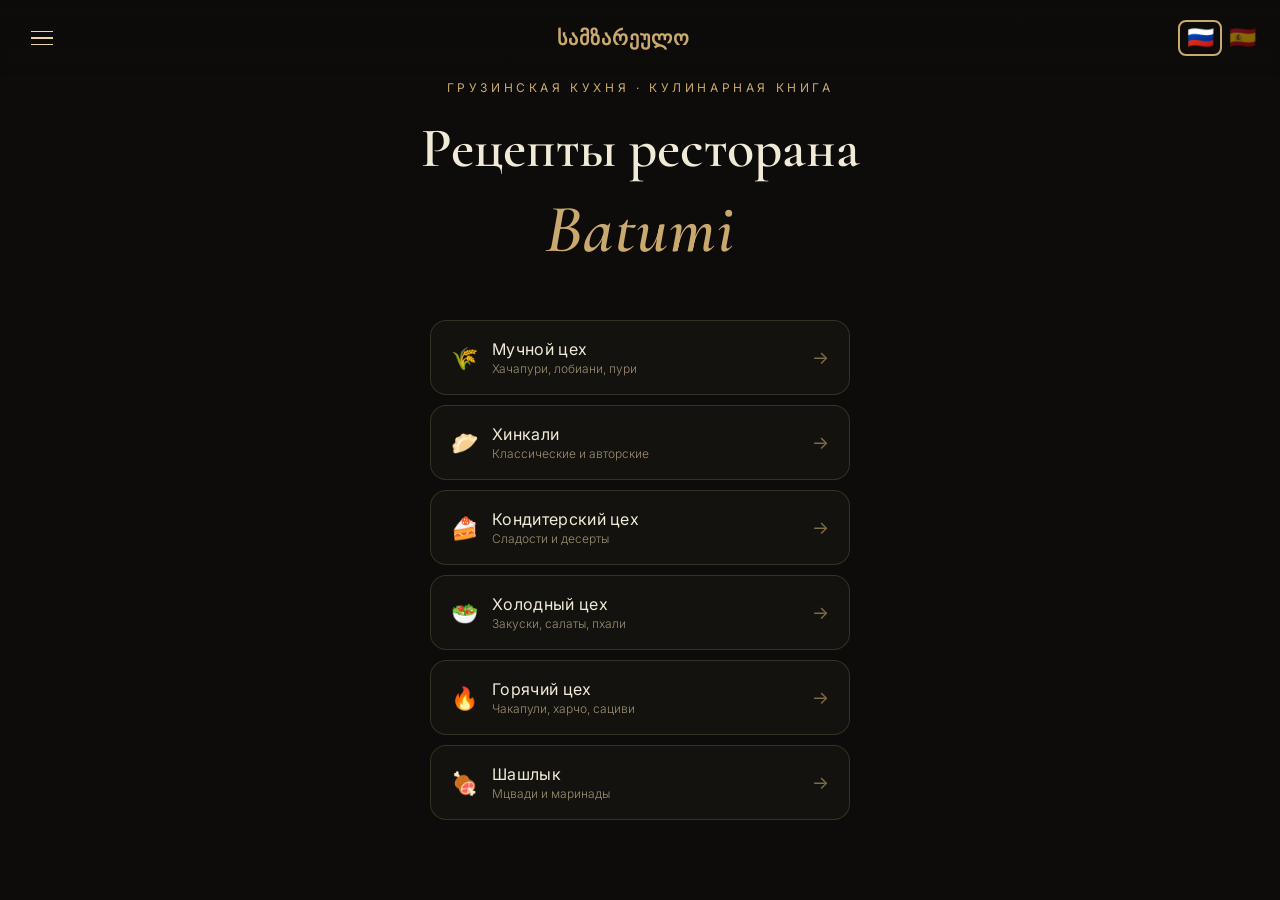
==== index.html @ 7da98ba6 "Add files via upload" ====
<!DOCTYPE html>
<html lang="ru">
<head>
<meta charset="UTF-8">
<meta name="viewport" content="width=device-width, initial-scale=1.0">
<title>Грузинская Кухня · Georgian Cuisine</title>
<link href="https://fonts.googleapis.com/css2?family=Cormorant+Garamond:ital,wght@0,400;0,600;1,400&family=Inter:wght@300;400;500&display=swap" rel="stylesheet">

<!-- Analytics placeholder: replace with your tracking code -->
<!-- Google Analytics: <script async src="https://www.googletagmanager.com/gtag/js?id=G-XXXXXXXX"></script> -->
<!-- Yandex Metrica: paste counter code here -->

<style>
  *, *::before, *::after { box-sizing: border-box; margin: 0; padding: 0; }

  :root {
    --gold: #C9A96E;
    --gold-light: #E8D5A3;
    --dark: #0D0C0A;
    --dark-2: #161410;
    --dark-3: #1F1C17;
    --dark-4: #2A2620;
    --text: #F0EAD6;
    --text-muted: #9C8E70;
    --radius-sm: 8px;
    --radius-md: 16px;
    --radius-lg: 24px;
    --transition: 0.3s cubic-bezier(0.4,0,0.2,1);
  }

  html { scroll-behavior: smooth; }

  body {
    font-family: 'Inter', sans-serif;
    background: var(--dark);
    color: var(--text);
    min-height: 100vh;
    overflow-x: hidden;
  }

  /* ─── BACKGROUNDS ─── */
  .bg-hero {
    background-image:
      linear-gradient(to bottom, rgba(13,12,10,0.3) 0%, rgba(13,12,10,0.6) 60%, rgba(13,12,10,0.95) 100%),
      url('https://images.unsplash.com/photo-1565299507177-b0ac66763828?w=1200&q=80');
    background-size: cover; background-position: center;
  }
  .bg-khinkali {
    background-image: linear-gradient(rgba(13,12,10,0.55),rgba(13,12,10,0.85)),
      url('https://images.unsplash.com/photo-1534422298391-e4f8c172dddb?w=800&q=80');
    background-size: cover; background-position: center;
  }
  .bg-flour {
    background-image: linear-gradient(rgba(13,12,10,0.55),rgba(13,12,10,0.85)),
      url('https://images.unsplash.com/photo-1509440159596-0249088772ff?w=800&q=80');
    background-size: cover; background-position: center;
  }
  .bg-pastry {
    background-image: linear-gradient(rgba(13,12,10,0.55),rgba(13,12,10,0.85)),
      url('https://images.unsplash.com/photo-1578985545062-69928b1d9587?w=800&q=80');
    background-size: cover; background-position: center;
  }
  .bg-cold {
    background-image: linear-gradient(rgba(13,12,10,0.55),rgba(13,12,10,0.85)),
      url('https://images.unsplash.com/photo-1512621776951-a57141f2eefd?w=800&q=80');
    background-size: cover; background-position: center;
  }
  .bg-hot {
    background-image: linear-gradient(rgba(13,12,10,0.55),rgba(13,12,10,0.85)),
      url('https://images.unsplash.com/photo-1547592166-23ac45744acd?w=800&q=80');
    background-size: cover; background-position: center;
  }
  .bg-grill {
    background-image: linear-gradient(rgba(13,12,10,0.55),rgba(13,12,10,0.85)),
      url('https://images.unsplash.com/photo-1558030006-450675393462?w=800&q=80');
    background-size: cover; background-position: center;
  }

  /* ─── HEADER ─── */
  header {
    position: fixed; top: 0; left: 0; right: 0; z-index: 100;
    display: flex; align-items: center; justify-content: space-between;
    padding: 16px 20px;
    background: linear-gradient(to bottom, rgba(13,12,10,0.9), transparent);
    backdrop-filter: blur(4px);
  }

  .burger {
    background: none; border: none; cursor: pointer;
    width: 44px; height: 44px;
    display: flex; flex-direction: column; align-items: center; justify-content: center; gap: 5px;
    border-radius: var(--radius-sm);
    transition: background var(--transition);
  }
  .burger:hover { background: rgba(201,169,110,0.15); }
  .burger span {
    display: block; width: 22px; height: 1.5px;
    background: var(--gold-light);
    transition: var(--transition);
  }
  .burger.open span:nth-child(1) { transform: translateY(6.5px) rotate(45deg); }
  .burger.open span:nth-child(2) { opacity: 0; }
  .burger.open span:nth-child(3) { transform: translateY(-6.5px) rotate(-45deg); }

  .logo {
    font-family: 'Cormorant Garamond', serif;
    font-size: 20px; font-weight: 600; color: var(--gold);
    letter-spacing: 0.05em; text-decoration: none;
  }

  .lang-switcher { display: flex; gap: 6px; }
  .lang-btn {
    background: none; border: none; cursor: pointer;
    width: 36px; height: 28px; border-radius: 4px; overflow: hidden;
    opacity: 0.5; transition: opacity var(--transition), transform var(--transition);
    padding: 0; display: flex; align-items: center; justify-content: center;
    font-size: 22px; line-height: 1;
  }
  .lang-btn:hover { opacity: 0.85; transform: scale(1.08); }
  .lang-btn.active { opacity: 1; outline: 2px solid var(--gold); outline-offset: 2px; }

  /* ─── SIDEBAR ─── */
  .sidebar-overlay {
    position: fixed; inset: 0; z-index: 90;
    background: rgba(13,12,10,0.7);
    opacity: 0; pointer-events: none;
    transition: opacity var(--transition);
  }
  .sidebar-overlay.open { opacity: 1; pointer-events: all; }

  .sidebar {
    position: fixed; top: 0; left: 0; bottom: 0; z-index: 95;
    width: min(300px, 85vw);
    background: var(--dark-3);
    border-right: 1px solid rgba(201,169,110,0.15);
    transform: translateX(-100%);
    transition: transform var(--transition);
    padding: 80px 0 40px;
    display: flex; flex-direction: column;
  }
  .sidebar.open { transform: translateX(0); }

  .sidebar-title {
    font-family: 'Cormorant Garamond', serif;
    font-size: 13px; font-weight: 400; letter-spacing: 0.2em;
    color: var(--text-muted); text-transform: uppercase;
    padding: 0 24px 16px;
    border-bottom: 1px solid rgba(201,169,110,0.1);
    margin-bottom: 8px;
  }

  .sidebar-link {
    display: flex; align-items: center; gap: 12px;
    padding: 14px 24px;
    text-decoration: none; color: var(--text);
    font-size: 15px; font-weight: 300; letter-spacing: 0.03em;
    transition: background var(--transition), color var(--transition);
    border-left: 2px solid transparent;
  }
  .sidebar-link:hover {
    background: rgba(201,169,110,0.08);
    color: var(--gold-light);
    border-left-color: var(--gold);
  }
  .sidebar-link .icon { font-size: 18px; opacity: 0.6; }

  /* ─── HERO ─── */
  #home {
    min-height: 100svh;
    display: flex; flex-direction: column; justify-content: center; align-items: center;
    text-align: center;
    padding: 0 20px 48px;
  }

  .hero-eyebrow {
    font-size: 12px; letter-spacing: 0.3em; text-transform: uppercase;
    color: var(--gold); font-weight: 400;
    margin-bottom: 18px;
  }

  .hero-title {
    font-family: 'Cormorant Garamond', serif;
    font-size: clamp(36px, 9vw, 56px);
    font-weight: 600; line-height: 1.25;
    color: var(--text);
    margin-bottom: 48px;
  }
  .hero-title .brand {
    display: block;
    font-style: italic; color: var(--gold);
    font-size: clamp(40px, 11vw, 68px);
    letter-spacing: 0.02em;
    margin-top: 4px;
  }

  /* ─── CATEGORY BUTTONS ─── */
  .categories {
    display: flex; flex-direction: column; gap: 10px;
    width: 100%; max-width: 480px;
    text-align: left;
  }

  .cat-btn {
    display: flex; align-items: center; justify-content: space-between;
    padding: 18px 20px;
    background: rgba(22,20,16,0.85);
    border: 1px solid rgba(201,169,110,0.2);
    border-radius: var(--radius-md);
    cursor: pointer; text-decoration: none;
    color: var(--text);
    backdrop-filter: blur(12px);
    transition: border-color var(--transition), background var(--transition), transform var(--transition);
    animation: fadeUp 0.5s ease both;
  }
  .cat-btn:hover {
    border-color: var(--gold);
    background: rgba(201,169,110,0.08);
    transform: translateX(4px);
  }
  .cat-btn:nth-child(1) { animation-delay: 0.05s; }
  .cat-btn:nth-child(2) { animation-delay: 0.10s; }
  .cat-btn:nth-child(3) { animation-delay: 0.15s; }
  .cat-btn:nth-child(4) { animation-delay: 0.20s; }
  .cat-btn:nth-child(5) { animation-delay: 0.25s; }
  .cat-btn:nth-child(6) { animation-delay: 0.30s; }

  .cat-left { display: flex; align-items: center; gap: 14px; }
  .cat-icon { font-size: 22px; line-height: 1; }
  .cat-info {}
  .cat-name {
    font-size: 16px; font-weight: 400; letter-spacing: 0.02em;
    display: block; margin-bottom: 2px;
  }
  .cat-count {
    font-size: 12px; color: var(--text-muted); font-weight: 300;
    display: block;
  }
  .cat-arrow { color: var(--gold); font-size: 18px; opacity: 0.6; transition: opacity var(--transition); }
  .cat-btn:hover .cat-arrow { opacity: 1; }

  /* ─── SECTION PAGE ─── */
  .section-page {
    display: none;
    min-height: 100svh;
  }
  .section-page.active { display: block; }

  .section-hero {
    min-height: 35vh; position: relative;
    display: flex; flex-direction: column; justify-content: flex-end;
    padding: 80px 20px 28px;
  }

  .back-btn {
    position: absolute; top: 70px; left: 16px;
    background: rgba(22,20,16,0.8); border: 1px solid rgba(201,169,110,0.25);
    border-radius: 50px; padding: 8px 16px;
    color: var(--gold); font-size: 13px; cursor: pointer;
    display: flex; align-items: center; gap: 6px;
    transition: var(--transition);
    backdrop-filter: blur(8px);
  }
  .back-btn:hover { background: rgba(201,169,110,0.12); }

  .section-title {
    font-family: 'Cormorant Garamond', serif;
    font-size: clamp(32px, 9vw, 56px); font-weight: 600; line-height: 1.1;
    color: var(--text);
  }
  .section-title em { color: var(--gold); font-style: italic; }
  .section-desc {
    font-size: 13px; color: var(--text-muted); font-weight: 300;
    margin-top: 6px; line-height: 1.6;
  }

  /* ─── RECIPE GRID ─── */
  .recipe-grid {
    padding: 24px 16px 48px;
    display: grid;
    grid-template-columns: repeat(auto-fill, minmax(160px, 1fr));
    gap: 12px;
  }

  @media (min-width: 640px) {
    .recipe-grid { grid-template-columns: repeat(3, 1fr); padding: 32px 24px 64px; gap: 16px; }
  }
  @media (min-width: 1024px) {
    .recipe-grid { grid-template-columns: repeat(4, 1fr); max-width: 1100px; margin: 0 auto; }
  }

  .recipe-card {
    background: var(--dark-3);
    border: 1px solid rgba(201,169,110,0.12);
    border-radius: var(--radius-md);
    overflow: hidden;
    cursor: pointer;
    transition: border-color var(--transition), transform var(--transition);
    animation: fadeUp 0.4s ease both;
  }
  .recipe-card:hover {
    border-color: rgba(201,169,110,0.4);
    transform: translateY(-3px);
  }

  .card-img {
    aspect-ratio: 4/3;
    background: var(--dark-4);
    display: flex; align-items: center; justify-content: center;
    font-size: 32px;
    position: relative; overflow: hidden;
  }
  .card-img::after {
    content: '';
    position: absolute; inset: 0;
    background: linear-gradient(to top, rgba(13,12,10,0.6), transparent);
  }
  .card-placeholder-text {
    font-family: 'Cormorant Garamond', serif;
    font-size: 11px; letter-spacing: 0.15em; text-transform: uppercase;
    color: var(--text-muted); position: relative; z-index: 1;
  }

  .card-body { padding: 12px 14px 16px; }
  .card-name {
    font-size: 14px; font-weight: 400; line-height: 1.4;
    margin-bottom: 6px;
  }
  .card-meta {
    display: flex; align-items: center; gap: 8px;
    font-size: 11px; color: var(--text-muted);
  }
  .card-dot { width: 3px; height: 3px; background: var(--gold); border-radius: 50%; opacity: 0.5; }

  .card-tag {
    display: inline-block;
    background: rgba(201,169,110,0.1);
    color: var(--gold);
    font-size: 10px; letter-spacing: 0.08em;
    padding: 3px 8px; border-radius: 20px;
    margin-top: 8px;
  }

  /* ─── DESKTOP LAYOUT ─── */
  @media (min-width: 768px) {
    #home { padding: 0 48px 64px; }
    .categories { max-width: 420px; }
    .recipe-grid { padding: 32px 48px 80px; }
    .section-hero { padding: 96px 48px 36px; }
    .back-btn { left: 44px; }
  }

  @media (min-width: 1200px) {
    #home { padding: 0; }
    .categories { max-width: 420px; }
  }

  /* ─── ANIMATIONS ─── */
  @keyframes fadeUp {
    from { opacity: 0; transform: translateY(20px); }
    to   { opacity: 1; transform: translateY(0); }
  }

  .hero-eyebrow { animation: fadeUp 0.6s ease 0.1s both; }
  .hero-title   { animation: fadeUp 0.6s ease 0.2s both; }
  .categories   { animation: fadeUp 0.6s ease 0.4s both; }

  /* ─── SCROLLBAR ─── */
  ::-webkit-scrollbar { width: 4px; }
  ::-webkit-scrollbar-track { background: var(--dark); }
  ::-webkit-scrollbar-thumb { background: var(--dark-4); border-radius: 2px; }

  /* ─── REDUCED MOTION ─── */
  @media (prefers-reduced-motion: reduce) {
    *, *::before, *::after { animation-duration: 0.01ms !important; transition-duration: 0.01ms !important; }
  }

  /* ─── RECIPE MODAL ─── */
  .modal-overlay {
    position: fixed; inset: 0; z-index: 190;
    background: rgba(13,12,10,0.75);
    backdrop-filter: blur(2px);
    opacity: 0; pointer-events: none;
    transition: opacity var(--transition);
  }
  .modal-overlay.open { opacity: 1; pointer-events: all; }

  .recipe-modal {
    position: fixed; z-index: 195;
    left: 50%; top: 50%;
    transform: translate(-50%, -50%) scale(0.96);
    width: min(440px, 92vw);
    max-height: 85vh;
    overflow-y: auto;
    background: var(--dark-3);
    border: 1px solid rgba(201,169,110,0.2);
    border-radius: var(--radius-lg);
    padding: 32px 24px 28px;
    opacity: 0; pointer-events: none;
    transition: opacity var(--transition), transform var(--transition);
  }
  .recipe-modal.open {
    opacity: 1; pointer-events: all;
    transform: translate(-50%, -50%) scale(1);
  }

  .modal-close {
    position: absolute; top: 16px; right: 16px;
    background: rgba(201,169,110,0.1); border: none;
    width: 32px; height: 32px; border-radius: 50%;
    color: var(--gold-light); font-size: 14px; cursor: pointer;
    display: flex; align-items: center; justify-content: center;
    transition: background var(--transition);
  }
  .modal-close:hover { background: rgba(201,169,110,0.2); }

  .modal-emoji { font-size: 40px; margin-bottom: 12px; }
  .modal-title {
    font-family: 'Cormorant Garamond', serif;
    font-size: 26px; font-weight: 600; color: var(--text);
    margin-bottom: 4px; padding-right: 24px;
  }
  .modal-tag {
    display: inline-block;
    background: rgba(201,169,110,0.1); color: var(--gold);
    font-size: 11px; letter-spacing: 0.08em;
    padding: 4px 10px; border-radius: 20px;
    margin-bottom: 20px;
  }

  .modal-section-label {
    font-size: 12px; letter-spacing: 0.15em; text-transform: uppercase;
    color: var(--gold); font-weight: 400;
    margin: 18px 0 10px;
  }
  .modal-ing-list { list-style: none; }
  .modal-ing-list li {
    font-size: 14px; font-weight: 300; line-height: 1.8;
    color: var(--text); padding-left: 14px; position: relative;
  }
  .modal-ing-list li.sub-header {
    color: var(--gold-light); font-weight: 500;
    padding-left: 0; margin-top: 10px;
    font-family: 'Cormorant Garamond', serif; font-size: 16px;
  }
  .modal-ing-list li:not(.sub-header)::before {
    content: '—'; position: absolute; left: 0; color: var(--text-muted);
  }

  .modal-steps-list { list-style: none; counter-reset: step-counter; }
  .modal-steps-list li {
    font-size: 14px; font-weight: 300; line-height: 1.7;
    color: var(--text); padding-left: 28px; position: relative;
    margin-bottom: 14px; counter-increment: step-counter;
  }
  .modal-steps-list li::before {
    content: counter(step-counter);
    position: absolute; left: 0; top: -1px;
    width: 20px; height: 20px; border-radius: 50%;
    background: rgba(201,169,110,0.15); color: var(--gold);
    font-size: 11px; font-weight: 500;
    display: flex; align-items: center; justify-content: center;
  }
  .modal-steps-list li .step-prefix {
    color: var(--gold-light); font-weight: 500;
  }
</style>
</head>
<body>

<!-- ═══════════════ HEADER ═══════════════ -->
<header>
  <button class="burger" id="burgerBtn" aria-label="Открыть меню" aria-expanded="false">
    <span></span><span></span><span></span>
  </button>

  <a href="#" class="logo" onclick="showHome(event)" data-i18n="logo">სამზარეულო</a>

  <div class="lang-switcher" role="group" aria-label="Выбор языка">
    <button class="lang-btn active" id="langRu" onclick="setLang('ru')" aria-label="Русский" title="Русский">🇷🇺</button>
    <button class="lang-btn" id="langEs" onclick="setLang('es')" aria-label="Español" title="Español">🇪🇸</button>
  </div>
</header>

<!-- ═══════════════ SIDEBAR ═══════════════ -->
<div class="sidebar-overlay" id="overlay" onclick="closeSidebar()"></div>
<nav class="sidebar" id="sidebar" aria-label="Основная навигация">
  <p class="sidebar-title" data-i18n="nav_title">Разделы</p>
  <a href="#" class="sidebar-link" onclick="showHome(event)">
    <span class="icon">🏠</span><span data-i18n="nav_home">Главная</span>
  </a>
  <a href="#" class="sidebar-link" onclick="showSection(event,'flour')">
    <span class="icon">🌾</span><span data-i18n="cat_flour">Мучной цех</span>
  </a>
  <a href="#" class="sidebar-link" onclick="showSection(event,'khinkali')">
    <span class="icon">🥟</span><span data-i18n="cat_khinkali">Хинкали</span>
  </a>
  <a href="#" class="sidebar-link" onclick="showSection(event,'pastry')">
    <span class="icon">🍰</span><span data-i18n="cat_pastry">Кондитерский цех</span>
  </a>
  <a href="#" class="sidebar-link" onclick="showSection(event,'cold')">
    <span class="icon">🥗</span><span data-i18n="cat_cold">Холодный цех</span>
  </a>
  <a href="#" class="sidebar-link" onclick="showSection(event,'hot')">
    <span class="icon">🔥</span><span data-i18n="cat_hot">Горячий цех</span>
  </a>
  <a href="#" class="sidebar-link" onclick="showSection(event,'grill')">
    <span class="icon">🍖</span><span data-i18n="cat_grill">Шашлык</span>
  </a>
</nav>

<!-- ═══════════════ HOME ═══════════════ -->
<div id="homeView" class="bg-hero" style="min-height:100svh; display:flex; flex-direction:column;">
  <section id="home" aria-label="Главная страница">
    <div class="hero-content">
      <p class="hero-eyebrow" data-i18n="hero_eyebrow">Грузинская Кухня · Кулинарная книга</p>
      <h1 class="hero-title">
        <span data-i18n="hero_title_line1">Рецепты ресторана</span>
        <span class="brand">Batumi</span>
      </h1>
    </div>

    <nav class="categories" aria-label="Категории рецептов">
      <a href="#" class="cat-btn" onclick="showSection(event,'flour')">
        <div class="cat-left">
          <span class="cat-icon">🌾</span>
          <div class="cat-info">
            <span class="cat-name" data-i18n="cat_flour">Мучной цех</span>
            <span class="cat-count" data-i18n="cat_flour_desc">Хачапури, лобиани, пури</span>
          </div>
        </div>
        <span class="cat-arrow">→</span>
      </a>

      <a href="#" class="cat-btn" onclick="showSection(event,'khinkali')">
        <div class="cat-left">
          <span class="cat-icon">🥟</span>
          <div class="cat-info">
            <span class="cat-name" data-i18n="cat_khinkali">Хинкали</span>
            <span class="cat-count" data-i18n="cat_khinkali_desc">Классические и авторские</span>
          </div>
        </div>
        <span class="cat-arrow">→</span>
      </a>

      <a href="#" class="cat-btn" onclick="showSection(event,'pastry')">
        <div class="cat-left">
          <span class="cat-icon">🍰</span>
          <div class="cat-info">
            <span class="cat-name" data-i18n="cat_pastry">Кондитерский цех</span>
            <span class="cat-count" data-i18n="cat_pastry_desc">Сладости и десерты</span>
          </div>
        </div>
        <span class="cat-arrow">→</span>
      </a>

      <a href="#" class="cat-btn" onclick="showSection(event,'cold')">
        <div class="cat-left">
          <span class="cat-icon">🥗</span>
          <div class="cat-info">
            <span class="cat-name" data-i18n="cat_cold">Холодный цех</span>
            <span class="cat-count" data-i18n="cat_cold_desc">Закуски, салаты, пхали</span>
          </div>
        </div>
        <span class="cat-arrow">→</span>
      </a>

      <a href="#" class="cat-btn" onclick="showSection(event,'hot')">
        <div class="cat-left">
          <span class="cat-icon">🔥</span>
          <div class="cat-info">
            <span class="cat-name" data-i18n="cat_hot">Горячий цех</span>
            <span class="cat-count" data-i18n="cat_hot_desc">Чакапули, харчо, сациви</span>
          </div>
        </div>
        <span class="cat-arrow">→</span>
      </a>

      <a href="#" class="cat-btn" onclick="showSection(event,'grill')">
        <div class="cat-left">
          <span class="cat-icon">🍖</span>
          <div class="cat-info">
            <span class="cat-name" data-i18n="cat_grill">Шашлык</span>
            <span class="cat-count" data-i18n="cat_grill_desc">Мцвади и маринады</span>
          </div>
        </div>
        <span class="cat-arrow">→</span>
      </a>
    </nav>
  </section>
</div>

<!-- ═══════════════ SECTION PAGES ═══════════════ -->
<div id="sectionView" style="display:none;"></div>

<!-- ═══════════════ RECIPE MODAL ═══════════════ -->
<div class="modal-overlay" id="recipeOverlay" onclick="closeRecipe()"></div>
<div class="recipe-modal" id="recipeModal" role="dialog" aria-modal="true" aria-labelledby="recipeModalTitle">
  <button class="modal-close" onclick="closeRecipe()" aria-label="Закрыть">✕</button>
  <div id="recipeModalBody"></div>
</div>

<script>
// ── DATA ──────────────────────────────────────────────────────────
const i18n = {
  ru: {
    logo: 'სამზარეულო',
    nav_title: 'Разделы',
    nav_home: 'Главная',
    hero_eyebrow: 'Грузинская Кухня · Кулинарная книга',
    hero_title_line1: 'Рецепты ресторана',
    cat_flour: 'Мучной цех',
    cat_flour_desc: 'Хачапури, лобиани, пури',
    cat_khinkali: 'Хинкали',
    cat_khinkali_desc: 'Классические и авторские',
    cat_pastry: 'Кондитерский цех',
    cat_pastry_desc: 'Сладости и десерты',
    cat_cold: 'Холодный цех',
    cat_cold_desc: 'Закуски, салаты, пхали',
    cat_hot: 'Горячий цех',
    cat_hot_desc: 'Чакапули, харчо, сациви',
    cat_grill: 'Шашлык',
    cat_grill_desc: 'Мцвади и маринады',
    back: '← Назад',
    recipe_placeholder: 'Рецепт скоро',
    time_label: 'мин',
  },
  es: {
    logo: 'სამზარეულო',
    nav_title: 'Secciones',
    nav_home: 'Inicio',
    hero_eyebrow: 'Cocina Georgiana · Libro de Recetas',
    hero_title_line1: 'Recetas del restaurante',
    cat_flour: 'Panadería',
    cat_flour_desc: 'Khachapuri, lobiani, puri',
    cat_khinkali: 'Khinkali',
    cat_khinkali_desc: 'Clásicos y variaciones',
    cat_pastry: 'Repostería',
    cat_pastry_desc: 'Dulces y postres',
    cat_cold: 'Platos Fríos',
    cat_cold_desc: 'Aperitivos, ensaladas, pkhali',
    cat_hot: 'Platos Calientes',
    cat_hot_desc: 'Chakapuli, khartcho, satsivi',
    cat_grill: 'Asados',
    cat_grill_desc: 'Mtsvadi y marinadas',
    back: '← Volver',
    recipe_placeholder: 'Próximamente',
    time_label: 'min',
  }
};

// Mock recipe data — add your real recipes here
const categories = {
  flour: {
    bg: 'bg-flour',
    icon: '🌾',
    name_ru: 'Мучной цех',
    name_es: 'Panadería',
    desc_ru: 'Хлеб, хачапури и традиционная выпечка',
    desc_es: 'Pan, khachapuri y panadería tradicional',
    recipes: [
      {
        name_ru: 'Лобиани', name_es: 'Lobiani',
        tag_ru: 'Выпечка', tag_es: 'Panadería', emoji: '🥙',
        ingredients_ru: [
          'Фасоль — 2 кг',
          'Сливочное масло — 250 г',
          'Репчатый лук — 300 г',
          'Кондари (чабер) — 6 г',
          'Кориандр — 6 г',
          'Черный перец — 8 г',
          'Красный перец — 2 г',
          'Уцхо-сунели — 7 г',
          'Чеснок — 5 г',
          'Соль — 25 г'
        ],
        ingredients_es: [
          'Judías — 2 kg',
          'Mantequilla — 250 g',
          'Cebolla — 300 g',
          'Ajedrea (kondari) — 6 g',
          'Cilantro — 6 g',
          'Pimienta negra — 8 g',
          'Pimiento rojo — 2 g',
          'Utskho suneli — 7 g',
          'Ajo — 5 g',
          'Sal — 25 g'
        ]
      },
      {
        name_ru: 'Тесто для хачапури и хлеба', name_es: 'Masa para khachapuri y pan',
        tag_ru: 'Тесто', tag_es: 'Masa', emoji: '🍞',
        ingredients_ru: [
          'Мука — 5 кг (и дополнительно для густоты)',
          'Молоко — 1,5 л',
          'Теплая вода — 2,5 л',
          'Растопленный маргарин — 400 г',
          'Сахар — 100 г',
          'Соль — 220 г',
          'Дрожжи — 3 упаковки'
        ],
        ingredients_es: [
          'Harina — 5 kg (y extra para espesar)',
          'Leche — 1,5 l',
          'Agua tibia — 2,5 l',
          'Margarina derretida — 400 g',
          'Azúcar — 100 g',
          'Sal — 220 g',
          'Levadura — 3 paquetes'
        ]
      },
      {
        name_ru: 'Кубдари', name_es: 'Kubdari',
        tag_ru: 'Выпечка', tag_es: 'Panadería', emoji: '🥖',
        ingredients_ru: [
          'Мясная основа:',
          'Говядина — 5 кг',
          'Свинина — 3 кг',
          'Сало — 500 г',
          'Репчатый лук — 1,5 кг',
          'Чеснок — 50 г',
          'Специи и добавки:',
          'Молотый кориандр — 75 г',
          'Имеретинский шафран — 20 г',
          'Уцхо-сунели — 75 г',
          'Зира — 20 г',
          'Сванская соль — 75 г',
          'Черный перец — 25 г',
          'Перец чили — 10 г',
          'Аджика — 100 г',
          'Соль — 100 г',
          'Пиво — 600 мл'
        ],
        ingredients_es: [
          'Base de carne:',
          'Res — 5 kg',
          'Cerdo — 3 kg',
          'Tocino — 500 g',
          'Cebolla — 1,5 kg',
          'Ajo — 50 g',
          'Especias y aditivos:',
          'Cilantro molido — 75 g',
          'Azafrán imereti — 20 g',
          'Utskho suneli — 75 g',
          'Comino — 20 g',
          'Sal svana — 75 g',
          'Pimienta negra — 25 g',
          'Chile — 10 g',
          'Adjika — 100 g',
          'Sal — 100 g',
          'Cerveza — 600 ml'
        ],
        steps_ru: [
          'Мелко нарезать говядину, свинину и сало небольшими кубиками.',
          'Мелко нарезать лук и измельчить чеснок.',
          'Смешать мясо с луком, чесноком и всеми специями: кориандром, шафраном, уцхо-сунели, зирой, сванской солью, чёрным перцем и чили.',
          'Добавить аджику и соль.',
          'Влить пиво и хорошо перемешать начинку.',
          'Оставить начинку на 12 часов, чтобы мясо пропиталось специями.'
        ],
        steps_es: [
          'Cortar finamente la res, el cerdo y el tocino en cubos pequeños.',
          'Cortar finamente la cebolla y picar el ajo.',
          'Mezclar la carne con la cebolla, el ajo y todas las especias: cilantro, azafrán, utskho suneli, comino, sal svana, pimienta negra y chile.',
          'Añadir la adjika y la sal.',
          'Verter la cerveza y mezclar bien el relleno.',
          'Dejar reposar el relleno 12 horas para que la carne se impregne de las especias.'
        ]
      }
    ]
  },
  khinkali: {
    bg: 'bg-khinkali',
    icon: '🥟',
    name_ru: 'Хинкали',
    name_es: 'Khinkali',
    desc_ru: 'Грузинские пельмени с различными начинками',
    desc_es: 'Dumlings georgianos con diferentes rellenos',
    recipes: [
      {
        name_ru: 'Хинкали «Микс»', name_es: 'Khinkali "Mix"',
        tag_ru: 'Классика', tag_es: 'Clásico', emoji: '🥟',
        ingredients_ru: [
          'Мясная основа:',
          'Говядина — 1 кг',
          'Свинина — 500 г',
          'Репчатый лук — 300 г',
          'Сало — 100 г',
          'Свежая кинза — 30 г',
          'Петрушка — 10 г',
          'Острый перец (свежий) — 25 г',
          'Специи:',
          'Зира — 5 г',
          'Молотый кориандр — 10 г',
          'Уцхо-сунели — 10 г',
          'Черный перец — 5 г',
          'Молотый чили — 1 г',
          'Соль — 10 г',
          'Бульон (для начинки):',
          'Вода — 1,8 л',
          'Бульонный порошок — 15 г'
        ],
        ingredients_es: [
          'Base de carne:',
          'Res — 1 kg',
          'Cerdo — 500 g',
          'Cebolla — 300 g',
          'Tocino — 100 g',
          'Cilantro fresco — 30 g',
          'Perejil — 10 g',
          'Chile fresco — 25 g',
          'Especias:',
          'Comino — 5 g',
          'Cilantro molido — 10 g',
          'Utskho suneli — 10 g',
          'Pimienta negra — 5 g',
          'Chile molido — 1 g',
          'Sal — 10 g',
          'Caldo (para el relleno):',
          'Agua — 1,8 l',
          'Caldo en polvo — 15 g'
        ]
      },
      {
        name_ru: 'Хинкали с бараниной', name_es: 'Khinkali de cordero',
        tag_ru: 'Классика', tag_es: 'Clásico', emoji: '🥟',
        ingredients_ru: [
          'Мясная основа:',
          'Баранина — 1 кг',
          'Говяжий жир — 100 г',
          'Репчатый лук — 200 г',
          'Свежая кинза — 40 г',
          'Петрушка — 20 г',
          'Острый перец (свежий) — 25 г',
          'Специи:',
          'Зира — 20 г',
          'Молотый кориандр — 15 г',
          'Уцхо-сунели — 10 г',
          'Черный перец — 5 г',
          'Молотый чили — 1 г',
          'Соль — 10 г',
          'Бульон (для начинки):',
          'Вода — 1,5 л',
          'Бульонный порошок — 10 г'
        ],
        ingredients_es: [
          'Base de carne:',
          'Cordero — 1 kg',
          'Grasa de res — 100 g',
          'Cebolla — 200 g',
          'Cilantro fresco — 40 g',
          'Perejil — 20 g',
          'Chile fresco — 25 g',
          'Especias:',
          'Comino — 20 g',
          'Cilantro molido — 15 g',
          'Utskho suneli — 10 g',
          'Pimienta negra — 5 g',
          'Chile molido — 1 g',
          'Sal — 10 g',
          'Caldo (para el relleno):',
          'Agua — 1,5 l',
          'Caldo en polvo — 10 g'
        ]
      },
      {
        name_ru: 'Хинкали с говядиной', name_es: 'Khinkali de res',
        tag_ru: 'Классика', tag_es: 'Clásico', emoji: '🥟',
        ingredients_ru: [
          'Мясная основа:',
          'Говядина — 1 кг',
          'Репчатый лук — 200 г',
          'Свежая кинза — 30 г',
          'Петрушка — 10 г',
          'Острый перец (свежий) — 25 г',
          'Специи:',
          'Молотый кориандр — 10 г',
          'Зира — 5 г',
          'Черный перец — 5 г',
          'Уцхо-сунели — 10 г',
          'Молотый чили — 1 г',
          'Соль — 10 г',
          'Бульон (для начинки):',
          'Вода — 1,5 л',
          'Бульонный порошок — 10 г'
        ],
        ingredients_es: [
          'Base de carne:',
          'Res — 1 kg',
          'Cebolla — 200 g',
          'Cilantro fresco — 30 g',
          'Perejil — 10 g',
          'Chile fresco — 25 g',
          'Especias:',
          'Cilantro molido — 10 g',
          'Comino — 5 g',
          'Pimienta negra — 5 g',
          'Utskho suneli — 10 g',
          'Chile molido — 1 g',
          'Sal — 10 g',
          'Caldo (para el relleno):',
          'Agua — 1,5 l',
          'Caldo en polvo — 10 g'
        ]
      },
      {
        name_ru: 'Тесто для хинкали', name_es: 'Masa para khinkali',
        tag_ru: 'Тесто', tag_es: 'Masa', emoji: '🫙',
        ingredients_ru: [
          'Мука — 5 кг',
          'Соль — 120 г',
          'Очень холодная вода — 1,75 л',
          '⚠ Замешивать 20 минут. Вода должна быть очень холодной.'
        ],
        ingredients_es: [
          'Harina — 5 kg',
          'Sal — 120 g',
          'Agua muy fría — 1,75 l',
          '⚠ Amasar durante 20 minutos. El agua debe estar muy fría.'
        ]
      }
    ]
  },
  pastry: {
    bg: 'bg-pastry',
    icon: '🍰',
    name_ru: 'Кондитерский цех',
    name_es: 'Repostería',
    desc_ru: 'Грузинские десерты и сладости',
    desc_es: 'Postres y dulces georgianos',
    recipes: [
      {
        name_ru: 'Птичье молоко', name_es: 'Leche de pájaro',
        tag_ru: 'Десерт', tag_es: 'Postre', emoji: '🍰',
        ingredients_ru: [
          'Основа 1 (масляная):',
          'Сливочное масло — 170 г',
          'Сгущённое молоко — 250 г',
          'Крем-сыр — 2 ст. л.',
          'Ванилин — 1 щепотка',
          'Соль — 1 щепотка',
          'Основа 2 (белковая):',
          'Яичный белок — 7 шт.',
          'Сахар — 125 г',
          'Лимонная кислота — 1 щепотка',
          'Для стабилизации:',
          'Желатин — 20–25 г',
          'Вода — 200 мл'
        ],
        ingredients_es: [
          'Base 1 (mantequilla):',
          'Mantequilla — 170 g',
          'Leche condensada — 250 g',
          'Queso crema — 2 cda',
          'Vainillina — 1 pizca',
          'Sal — 1 pizca',
          'Base 2 (proteína):',
          'Clara de huevo — 7 uds',
          'Azúcar — 125 g',
          'Ácido cítrico — 1 pizca',
          'Para estabilizar:',
          'Gelatina — 20–25 g',
          'Agua — 200 ml'
        ]
      },
      {
        name_ru: 'Универсальный крем', name_es: 'Crema universal',
        tag_ru: 'Крем', tag_es: 'Crema', emoji: '🍮',
        ingredients_ru: [
          'Яйца — 7 шт.',
          'Сахар — 600 г',
          'Молоко — 3 л',
          'Сливочное масло — 250 г',
          'Мука — 550 г',
          'Ваниль — по вкусу',
          'Соль — 1 щепотка'
        ],
        ingredients_es: [
          'Huevos — 7 uds',
          'Azúcar — 600 g',
          'Leche — 3 l',
          'Mantequilla — 250 g',
          'Harina — 550 g',
          'Vainilla — al gusto',
          'Sal — 1 pizca'
        ],
        steps_ru: [
          'В кастрюлю налить 3 л молока, добавить сливочное масло и поставить на медленный огонь.',
          'В отдельной миске смешать сахар, соль, яйца, ваниль, 200 мл молока и муку до однородной массы без комочков.',
          'Когда молоко с маслом нагреется, постепенно влить в него подготовленную смесь, постоянно помешивая.',
          'Варить на медленном огне, непрерывно помешивая, пока крем не загустеет.',
          'Снять с огня и дать остыть.'
        ],
        steps_es: [
          'Verter 3 l de leche en una cacerola, añadir la mantequilla y poner a fuego lento.',
          'En un bol aparte, mezclar el azúcar, la sal, los huevos, la vainilla, 200 ml de leche y la harina hasta obtener una masa homogénea sin grumos.',
          'Cuando la leche con mantequilla esté caliente, verter poco a poco la mezcla preparada, removiendo constantemente.',
          'Cocinar a fuego lento, removiendo sin parar, hasta que la crema espese.',
          'Retirar del fuego y dejar enfriar.'
        ]
      },
      {
        name_ru: 'Торт «Згапари»', name_es: 'Pastel "Zgapari"',
        tag_ru: 'Торт', tag_es: 'Pastel', emoji: '🎂',
        ingredients_ru: [
          'Для теста:',
          'Яйца — 6 шт.',
          'Сахар — 400 г',
          'Сливочное масло — 250 г',
          'Молоко — 300 мл',
          'Мед — 200 г',
          'Какао-порошок — 8 больших ст. л.',
          'Пищевая сода — 15 г',
          'Уксус — 1 ст. л.',
          'Соль — 10 г',
          'Мука — 600 г',
          'Для крема:',
          'Готовый заварной крем — 1,5 кг',
          'Сливочное масло — 500 г',
          'Сгущенное молоко — 300 г',
          'Ваниль — 15 г'
        ],
        ingredients_es: [
          'Para la masa:',
          'Huevos — 6 uds',
          'Azúcar — 400 g',
          'Mantequilla — 250 g',
          'Leche — 300 ml',
          'Miel — 200 g',
          'Cacao en polvo — 8 cda grandes',
          'Bicarbonato de sodio — 15 g',
          'Vinagre — 1 cda',
          'Sal — 10 g',
          'Harina — 600 g',
          'Para la crema:',
          'Crema pastelera lista — 1,5 kg',
          'Mantequilla — 500 g',
          'Leche condensada — 300 g',
          'Vainilla — 15 g'
        ],
        steps_ru: [
          'Тесто: смешайте яйца с сахаром.',
          'Тесто: добавьте растопленное сливочное масло, молоко и мед.',
          'Тесто: добавьте какао-порошок и хорошо перемешайте.',
          'Тесто: соду погасите уксусом и добавьте в смесь, пока она шипит.',
          'Тесто: добавьте соль.',
          'Тесто: постепенно всыпайте муку и замесите однородное тесто. Выпекайте согласно рецепту до готовности.',
          'Крем: растопите сливочное масло и дайте ему немного остыть.',
          'Крем: смешайте готовый заварной крем со сгущенным молоком.',
          'Крем: добавьте ваниль и хорошо перемешайте.',
          'Крем: постепенно влейте растопленное сливочное масло, постоянно перемешивая до получения однородного крема.'
        ],
        steps_es: [
          'Masa: mezcle los huevos con el azúcar.',
          'Masa: añada la mantequilla derretida, la leche y la miel.',
          'Masa: añada el cacao en polvo y mezcle bien.',
          'Masa: apague el bicarbonato con vinagre y añádalo a la mezcla mientras burbujea.',
          'Masa: añada la sal.',
          'Masa: incorpore poco a poco la harina y amase hasta obtener una masa homogénea. Hornee según la receta hasta que esté lista.',
          'Crema: derrita la mantequilla y déjela enfriar un poco.',
          'Crema: mezcle la crema pastelera lista con la leche condensada.',
          'Crema: añada la vainilla y mezcle bien.',
          'Crema: vierta poco a poco la mantequilla derretida, removiendo constantemente hasta obtener una crema homogénea.'
        ]
      },
      {
        name_ru: 'Крем «Наполеон»', name_es: 'Crema "Napoleón"',
        tag_ru: 'Крем', tag_es: 'Crema', emoji: '🍰',
        ingredients_ru: [
          'Готовый заварной крем — 1,5 кг',
          'Сливки для взбивания — ± 300 г',
          'Сгущенное молоко — ± 250 г',
          'Ваниль — 10 г',
          'Соль — 5 г'
        ],
        ingredients_es: [
          'Crema pastelera lista — 1,5 kg',
          'Nata para montar — ± 300 g',
          'Leche condensada — ± 250 g',
          'Vainilla — 10 g',
          'Sal — 5 g'
        ],
        steps_ru: [
          'В готовый остывший заварной крем добавьте сливки.',
          'Добавьте сгущенное молоко, соль и ваниль, после чего хорошо перемешайте массу до однородности.'
        ],
        steps_es: [
          'A la crema pastelera ya fría, añada la nata.',
          'Añada la leche condensada, la sal y la vainilla, y mezcle bien hasta obtener una masa homogénea.'
        ]
      },
      {
        name_ru: 'Крем для Медовика', name_es: 'Crema para Medovik',
        tag_ru: 'Крем', tag_es: 'Crema', emoji: '🍯',
        ingredients_ru: [
          'Сливочный сыр — 1,3 кг',
          'Греческий йогурт — 1 кг',
          'Сливочное масло — 500 г',
          'Сахар — 400 г',
          'Мед — 300 г',
          'Ваниль — 10 г',
          'Соль — 1 щепотка'
        ],
        ingredients_es: [
          'Queso crema — 1,3 kg',
          'Yogur griego — 1 kg',
          'Mantequilla — 500 g',
          'Azúcar — 400 g',
          'Miel — 300 g',
          'Vainilla — 10 g',
          'Sal — 1 pizca'
        ],
        steps_ru: [
          'Взбить сливочный сыр, после чего добавить размягченное сливочное масло и греческий йогурт.',
          'Постепенно добавить сахар и продолжать взбивать массу.',
          'Добавить мед, ваниль и щепотку соли.',
          'Взбить все до получения однородного, гладкого крема.'
        ],
        steps_es: [
          'Batir el queso crema, luego añadir la mantequilla blanda y el yogur griego.',
          'Añadir poco a poco el azúcar y seguir batiendo la mezcla.',
          'Añadir la miel, la vainilla y una pizca de sal.',
          'Batir todo hasta obtener una crema homogénea y suave.'
        ]
      },
      {
        name_ru: 'Пахлава', name_es: 'Pajlava',
        tag_ru: 'Выпечка', tag_es: 'Pastelería', emoji: '🥮',
        ingredients_ru: [
          'Для теста:',
          'Мука — 650 г',
          'Холодное сливочное масло — 300 г',
          'Йогурт — 400 г',
          'Яичные желтки — 3 шт.',
          'Пищевая сода — 1 ч. л.',
          'Соль — 8 г',
          'Для начинки:',
          'Измельченные грецкие орехи — 300 г',
          'Сахар — 300 г',
          'Изюм — 150 г',
          'Яичные белки — 4 шт.',
          'Соль — 1 щепотка',
          'Для украшения и смазывания:',
          'Греческий йогурт — 50 г',
          'Яичный желток — 1 шт.',
          'Грецкие орехи (целые) — для украшения',
          'Мед — для поливки (по вкусу)'
        ],
        ingredients_es: [
          'Para la masa:',
          'Harina — 650 g',
          'Mantequilla fría — 300 g',
          'Yogur — 400 g',
          'Yemas de huevo — 3 uds',
          'Bicarbonato de sodio — 1 cdta',
          'Sal — 8 g',
          'Para el relleno:',
          'Nueces picadas — 300 g',
          'Azúcar — 300 g',
          'Pasas — 150 g',
          'Claras de huevo — 4 uds',
          'Sal — 1 pizca',
          'Para decorar y pintar:',
          'Yogur griego — 50 g',
          'Yema de huevo — 1 ud',
          'Nueces (enteras) — para decorar',
          'Miel — para rociar (al gusto)'
        ],
        steps_ru: [
          'Тесто: смешать муку и соль. Добавить холодное сливочное масло, натертое на терке, и перетереть все в рассыпчатую крошку.',
          'Тесто: добавить 3 желтка и слегка перемешать.',
          'Тесто: отдельно смешать йогурт с содой, влить в массу и замесить тесто (долго вымешивать не нужно).',
          'Тесто: убрать тесто в холодильник на 10 минут.',
          'Начинка: взбить 4 белка со щепоткой соли и сахаром.',
          'Начинка: аккуратно подмешать измельченные грецкие орехи и изюм.',
          'Начинка: разделить готовую начинку на 3 равные части.',
          'Сборка: разделить охлажденное тесто на 3 равные части и тонко раскатать их.',
          'Сборка: выложить первый пласт теста, распределить часть начинки и повторить слои, чередуя тесто и начинку.',
          'Сборка: нарезать сформированную пахлаву на порционные ромбики.',
          'Сборка: смешать 1 желток с 50 г греческого йогурта и смазать поверхность пахлавы.',
          'Сборка: на каждый кусочек по центру выложить по целому грецкому ореху.',
          'Сборка: выпекать в разогретой духовке при температуре 180°C в течение 30–35 минут.',
          'Сборка: горячую пахлаву сразу после выпечки полить медом.'
        ],
        steps_es: [
          'Masa: mezclar la harina y la sal. Añadir la mantequilla fría rallada y desmenuzar todo hasta obtener una textura de migas.',
          'Masa: añadir 3 yemas y mezclar ligeramente.',
          'Masa: por separado, mezclar el yogur con el bicarbonato, incorporarlo a la masa y amasar (sin trabajar demasiado).',
          'Masa: dejar la masa en el refrigerador durante 10 minutos.',
          'Relleno: batir las 4 claras con una pizca de sal y el azúcar.',
          'Relleno: incorporar con cuidado las nueces picadas y las pasas.',
          'Relleno: dividir el relleno en 3 partes iguales.',
          'Montaje: dividir la masa fría en 3 partes iguales y estirarlas finamente.',
          'Montaje: colocar la primera capa de masa, distribuir parte del relleno y repetir las capas alternando masa y relleno.',
          'Montaje: cortar la pajlava formada en rombos individuales.',
          'Montaje: mezclar 1 yema con 50 g de yogur griego y pintar la superficie de la pajlava.',
          'Montaje: colocar una nuez entera en el centro de cada pieza.',
          'Montaje: hornear en el horno precalentado a 180°C durante 30–35 minutos.',
          'Montaje: rociar la pajlava caliente con miel justo después de hornear.'
        ]
      }
    ]
  },
  cold: {
    bg: 'bg-cold',
    icon: '🥗',
    name_ru: 'Холодный цех',
    name_es: 'Platos Fríos',
    desc_ru: 'Закуски, салаты и холодные блюда',
    desc_es: 'Aperitivos, ensaladas y platos fríos',
    recipes: []
  },
  hot: {
    bg: 'bg-hot',
    icon: '🔥',
    name_ru: 'Горячий цех',
    name_es: 'Platos Calientes',
    desc_ru: 'Супы, рагу и горячие блюда',
    desc_es: 'Sopas, guisos y platos calientes',
    recipes: []
  },
  grill: {
    bg: 'bg-grill',
    icon: '🍖',
    name_ru: 'Шашлык',
    name_es: 'Asados',
    desc_ru: 'Мцвади, маринады и блюда на огне',
    desc_es: 'Mtsvadi, marinadas y cocina al fuego',
    recipes: []
  }
};

// ── STATE ──────────────────────────────────────────────────────────
let currentLang = 'ru';

// ── ANALYTICS (add your script) ────────────────────────────────────
function trackEvent(name, params) {
  // Replace with: gtag('event', name, params); or ym(XXXXXX, 'reachGoal', name);
  console.log('[analytics]', name, params);
}
trackEvent('page_view', { device: window.innerWidth < 768 ? 'mobile' : 'desktop' });

// ── LANG ───────────────────────────────────────────────────────────
function setLang(lang) {
  currentLang = lang;
  document.getElementById('langRu').classList.toggle('active', lang === 'ru');
  document.getElementById('langEs').classList.toggle('active', lang === 'es');
  document.documentElement.lang = lang;

  document.querySelectorAll('[data-i18n]').forEach(el => {
    const key = el.dataset.i18n;
    if (i18n[lang][key] !== undefined) el.innerHTML = i18n[lang][key];
  });

  trackEvent('lang_switch', { lang });
}

// ── SIDEBAR ────────────────────────────────────────────────────────
function closeSidebar() {
  document.getElementById('sidebar').classList.remove('open');
  document.getElementById('overlay').classList.remove('open');
  document.getElementById('burgerBtn').classList.remove('open');
  document.getElementById('burgerBtn').setAttribute('aria-expanded', 'false');
}

document.getElementById('burgerBtn').addEventListener('click', () => {
  const open = document.getElementById('sidebar').classList.toggle('open');
  document.getElementById('overlay').classList.toggle('open', open);
  document.getElementById('burgerBtn').classList.toggle('open', open);
  document.getElementById('burgerBtn').setAttribute('aria-expanded', open);
});

document.addEventListener('keydown', e => {
  if (e.key === 'Escape') { closeSidebar(); closeRecipe(); }
});

// ── RECIPE MODAL ───────────────────────────────────────────────────
function openRecipe(catId, idx) {
  const cat = categories[catId];
  const r = cat.recipes[idx];
  const lang = currentLang;
  const ingredients = r['ingredients_' + lang] || [];

  const isSubHeader = (line) => line.trim().endsWith(':');

  const listItems = ingredients.map(line =>
    isSubHeader(line)
      ? `<li class="sub-header">${line}</li>`
      : `<li>${line}</li>`
  ).join('');

  const steps = r['steps_' + lang] || [];
  const stepsHtml = steps.length ? `
    <p class="modal-section-label">${lang === 'ru' ? 'Приготовление' : 'Preparación'}</p>
    <ol class="modal-steps-list">${steps.map(s => {
      const m = s.match(/^([^:]{2,15}):\s*(.*)$/);
      const formatted = m ? `<span class="step-prefix">${m[1]}:</span> ${m[2]}` : s;
      return `<li>${formatted}</li>`;
    }).join('')}</ol>
  ` : '';

  document.getElementById('recipeModalBody').innerHTML = `
    <div class="modal-emoji">${r.emoji}</div>
    <h2 class="modal-title" id="recipeModalTitle">${r['name_' + lang]}</h2>
    <span class="modal-tag">${r['tag_' + lang]}</span>
    <p class="modal-section-label">${lang === 'ru' ? 'Ингредиенты' : 'Ingredientes'}</p>
    <ul class="modal-ing-list">${listItems}</ul>
    ${stepsHtml}
  `;

  document.getElementById('recipeOverlay').classList.add('open');
  document.getElementById('recipeModal').classList.add('open');
  trackEvent('recipe_open', { category: catId, recipe: r['name_' + lang], lang });
}

function closeRecipe() {
  document.getElementById('recipeOverlay').classList.remove('open');
  document.getElementById('recipeModal').classList.remove('open');
}

// ── NAVIGATION ─────────────────────────────────────────────────────
function showHome(e) {
  e && e.preventDefault();
  document.getElementById('homeView').style.display = 'flex';
  document.getElementById('sectionView').style.display = 'none';
  closeSidebar();
  window.scrollTo(0, 0);
}

function showSection(e, id) {
  e && e.preventDefault();
  const cat = categories[id];
  const lang = currentLang;
  const t = i18n[lang];

  const recipes = cat.recipes.length ? cat.recipes.map((r, i) => `
    <article class="recipe-card" style="animation-delay:${0.05 + i * 0.05}s" 
             role="button" tabindex="0" aria-label="${r['name_' + lang]}"
             onclick="openRecipe('${id}', ${i})" onkeydown="if(event.key==='Enter')openRecipe('${id}', ${i})">
      <div class="card-img">
        <span class="card-placeholder-text">${r.emoji}</span>
      </div>
      <div class="card-body">
        <p class="card-name">${r['name_' + lang]}</p>
        <span class="card-tag">${r['tag_' + lang]}</span>
      </div>
    </article>
  `).join('') : `
    <div style="grid-column: 1/-1; text-align:center; padding: 48px 16px; color: var(--text-muted);">
      <p style="font-size:14px; font-weight:300;">${lang === 'ru' ? 'Рецепты скоро появятся здесь' : 'Las recetas aparecerán aquí pronto'}</p>
    </div>
  `;

  document.getElementById('sectionView').innerHTML = `
    <div class="${cat.bg}" style="min-height:100svh;">
      <section class="section-hero" aria-label="${cat['name_' + lang]}">
        <button class="back-btn" onclick="showHome(event)" aria-label="${t.back}">
          ${t.back}
        </button>
        <h1 class="section-title">${cat.icon} <em>${cat['name_' + lang]}</em></h1>
        <p class="section-desc">${cat['desc_' + lang]}</p>
      </section>
      <div class="recipe-grid" role="list" aria-label="Список рецептов">
        ${recipes}
      </div>
    </div>
  `;

  document.getElementById('homeView').style.display = 'none';
  document.getElementById('sectionView').style.display = 'block';
  closeSidebar();
  window.scrollTo(0, 0);

  trackEvent('section_open', { section: id, lang });
}
</script>
</body>
</html>
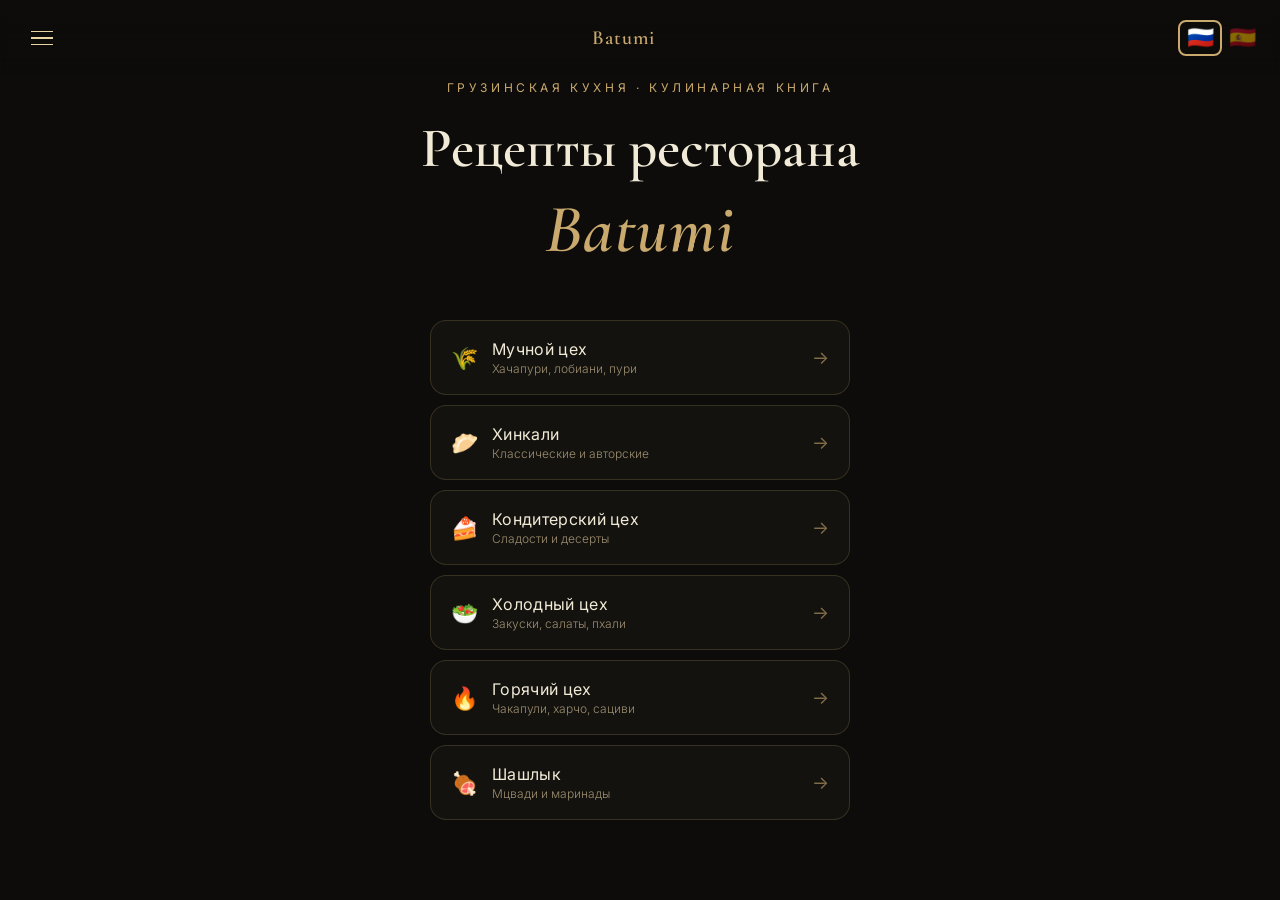
==== commit 6b05ac9f: "Add files via upload" ====
--- a/index.html
+++ b/index.html
@@ -42,17 +42,17 @@
   .bg-hero {
     background-image:
       linear-gradient(to bottom, rgba(13,12,10,0.3) 0%, rgba(13,12,10,0.6) 60%, rgba(13,12,10,0.95) 100%),
-      url('https://images.unsplash.com/photo-1565299507177-b0ac66763828?w=1200&q=80');
+      url('https://images.unsplash.com/photo-1746185601009-3ddac4b23121?w=1200&q=80');
     background-size: cover; background-position: center;
   }
   .bg-khinkali {
     background-image: linear-gradient(rgba(13,12,10,0.55),rgba(13,12,10,0.85)),
-      url('https://images.unsplash.com/photo-1534422298391-e4f8c172dddb?w=800&q=80');
+      url('https://images.unsplash.com/photo-1742137745270-0929d2c548ab?w=800&q=80');
     background-size: cover; background-position: center;
   }
   .bg-flour {
     background-image: linear-gradient(rgba(13,12,10,0.55),rgba(13,12,10,0.85)),
-      url('https://images.unsplash.com/photo-1509440159596-0249088772ff?w=800&q=80');
+      url('https://images.unsplash.com/photo-1597566360895-5d93e580554e?w=800&q=80');
     background-size: cover; background-position: center;
   }
   .bg-pastry {
@@ -473,7 +473,7 @@
     <span></span><span></span><span></span>
   </button>
 
-  <a href="#" class="logo" onclick="showHome(event)" data-i18n="logo">სამზარეულო</a>
+  <a href="#" class="logo" onclick="showHome(event)" data-i18n="logo">Batumi</a>
 
   <div class="lang-switcher" role="group" aria-label="Выбор языка">
     <button class="lang-btn active" id="langRu" onclick="setLang('ru')" aria-label="Русский" title="Русский">🇷🇺</button>
@@ -603,7 +603,7 @@
 // ── DATA ──────────────────────────────────────────────────────────
 const i18n = {
   ru: {
-    logo: 'სამზარეულო',
+    logo: 'Batumi',
     nav_title: 'Разделы',
     nav_home: 'Главная',
     hero_eyebrow: 'Грузинская Кухня · Кулинарная книга',
@@ -625,7 +625,7 @@
     time_label: 'мин',
   },
   es: {
-    logo: 'სამზარეულო',
+    logo: 'Batumi',
     nav_title: 'Secciones',
     nav_home: 'Inicio',
     hero_eyebrow: 'Cocina Georgiana · Libro de Recetas',
